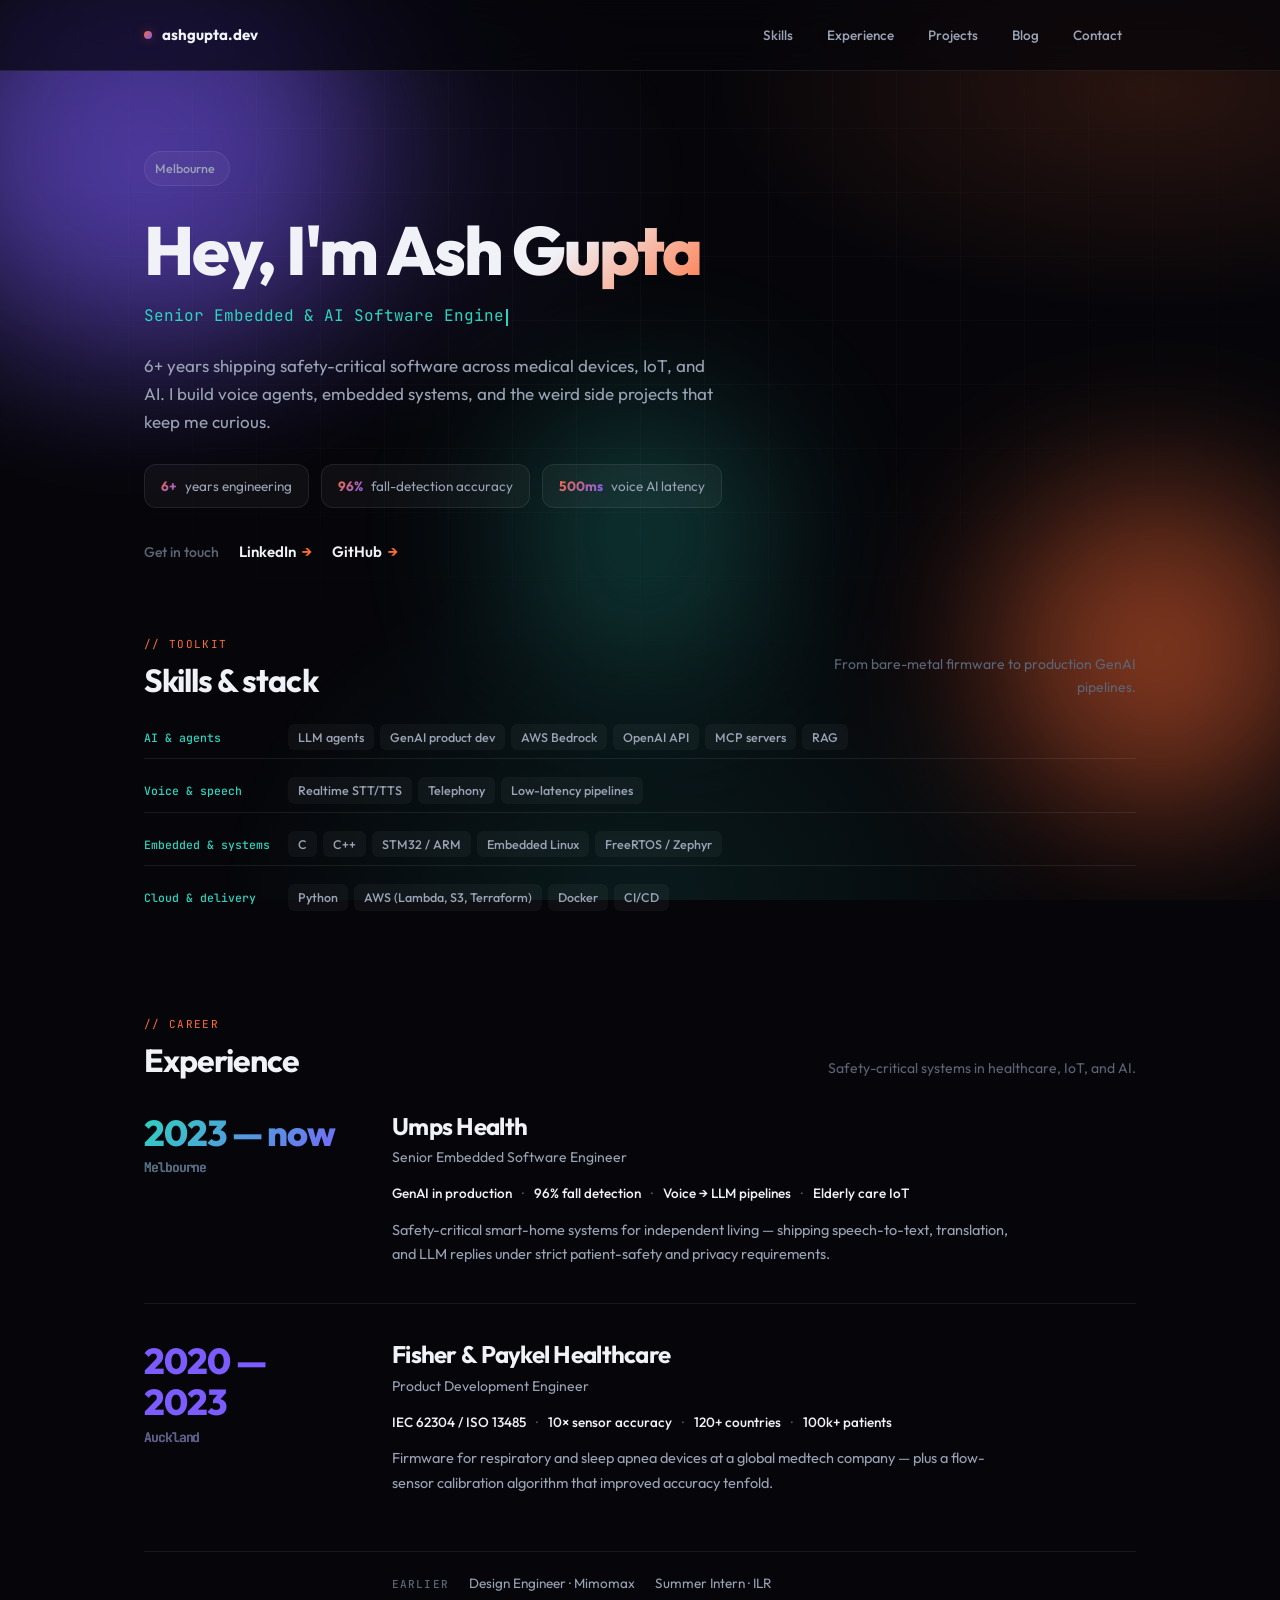
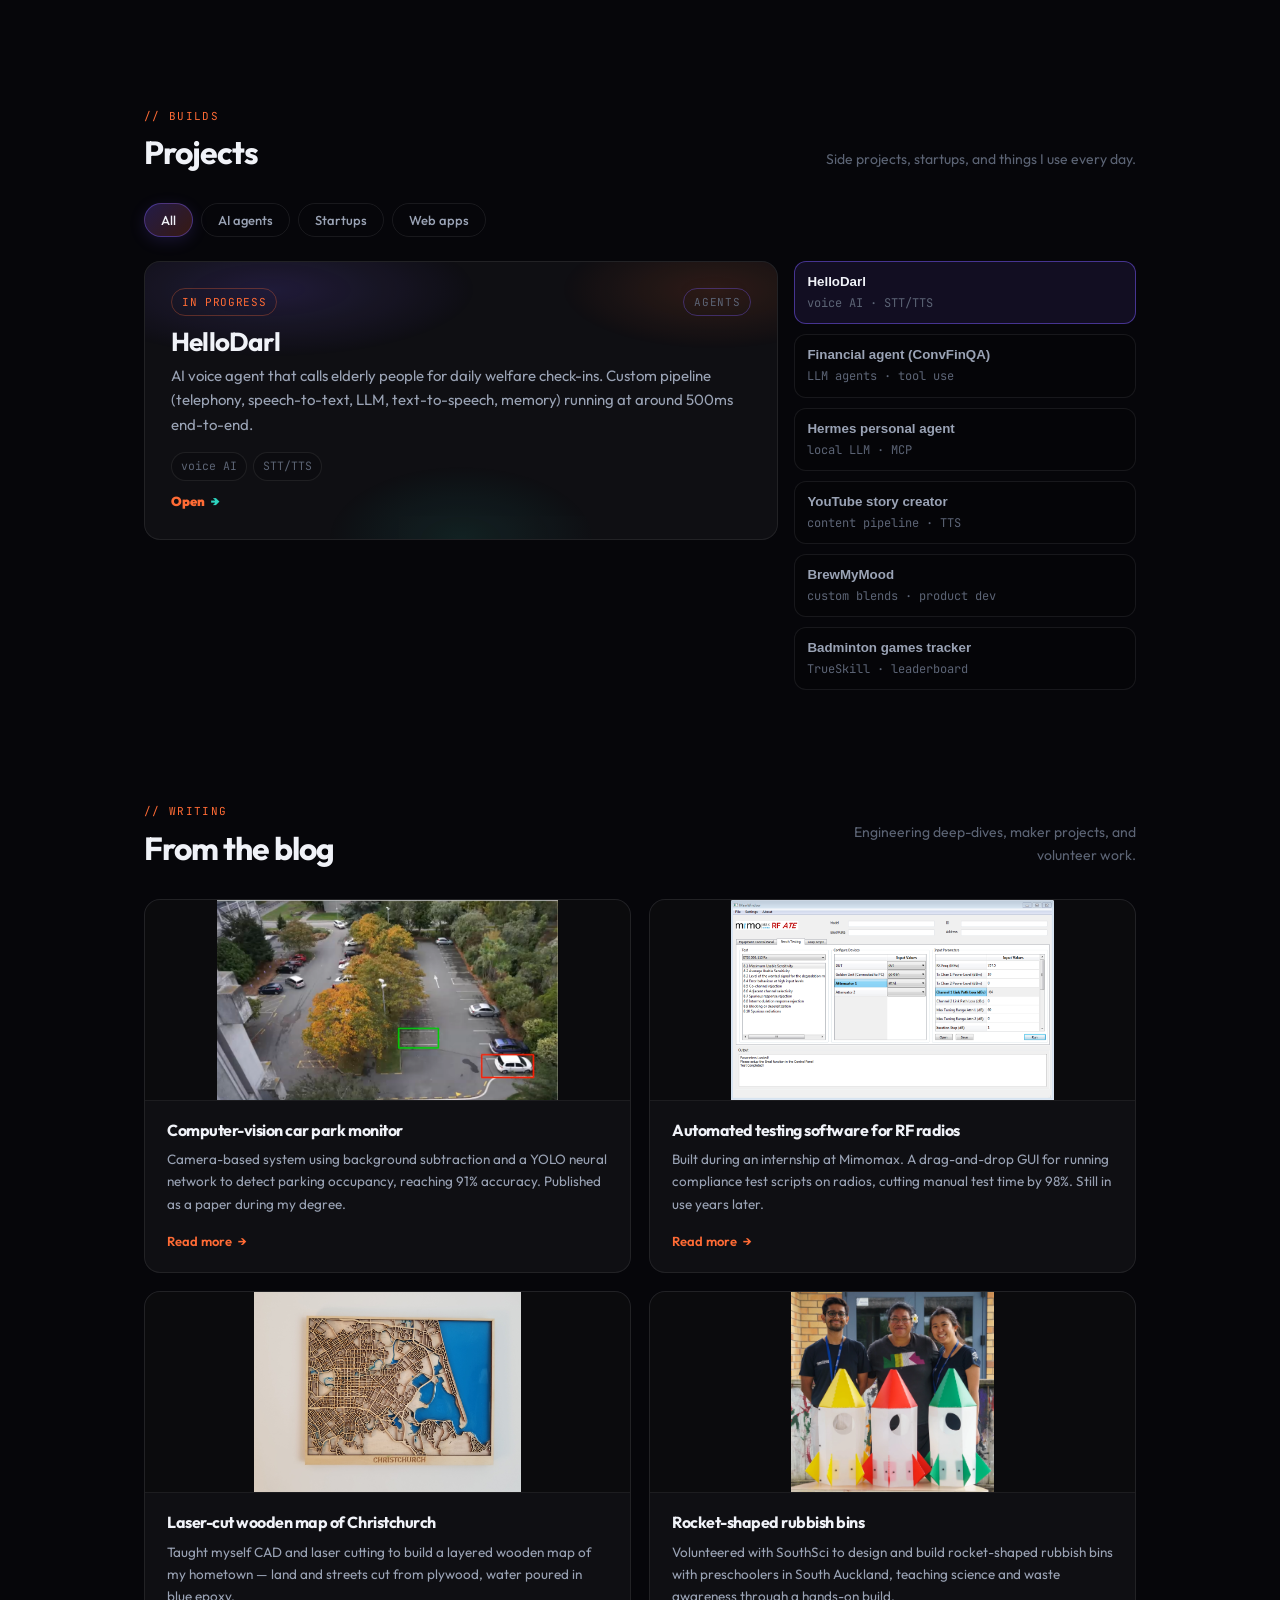
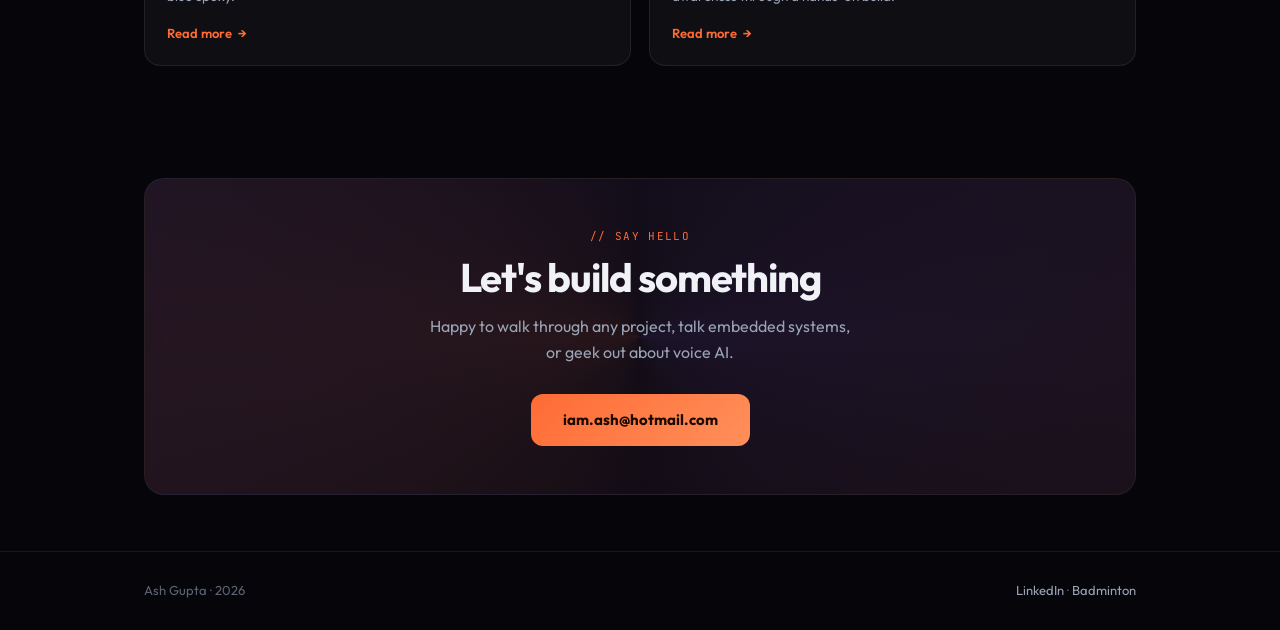
==== index.html @ 8e18adf4 "Use new design" ====
<!DOCTYPE html>
<html lang="en">
<head>
<meta charset="UTF-8">
<meta name="viewport" content="width=device-width, initial-scale=1.0">
<title>Ash Gupta — ashgupta.dev</title>
<meta name="description" content="Senior embedded & AI software engineer. Projects, blog, experience, and skills — ashgupta.dev">
<link rel="canonical" href="https://ashgupta.dev">
<link rel="preconnect" href="https://fonts.googleapis.com">
<link rel="preconnect" href="https://fonts.gstatic.com" crossorigin>
<link href="https://fonts.googleapis.com/css2?family=Outfit:wght@400;500;600;700;800&family=JetBrains+Mono:wght@400;500&display=swap" rel="stylesheet">
<style>
  :root {
    --bg: #06060a;
    --surface: rgba(255,255,255,0.04);
    --surface-hover: rgba(255,255,255,0.07);
    --line: rgba(255,255,255,0.08);
    --line-strong: rgba(255,255,255,0.16);
    --text: #f0f2f8;
    --text-dim: #9aa3b5;
    --text-faint: #5c6475;
    --accent: #ff6b35;
    --accent-2: #7c5cff;
    --accent-3: #2dd4bf;
    --glow: rgba(255,107,53,0.35);
    --glow-2: rgba(124,92,255,0.3);
    --maxw: 1040px;
    --radius: 16px;
    --ease: cubic-bezier(0.22, 1, 0.36, 1);
  }

  *, *::before, *::after { margin: 0; padding: 0; box-sizing: border-box; }

  html { scroll-behavior: smooth; }

  body {
    background: var(--bg);
    color: var(--text);
    font-family: 'Outfit', -apple-system, BlinkMacSystemFont, sans-serif;
    line-height: 1.65;
    -webkit-font-smoothing: antialiased;
    overflow-x: hidden;
  }

  /* ── ambient background ── */
  .bg-canvas {
    position: fixed;
    inset: 0;
    z-index: -1;
    overflow: hidden;
    pointer-events: none;
  }
  .bg-canvas::before {
    content: '';
    position: absolute;
    inset: 0;
    background:
      radial-gradient(ellipse 80% 60% at 10% 20%, rgba(124,92,255,0.18) 0%, transparent 55%),
      radial-gradient(ellipse 70% 50% at 90% 10%, rgba(255,107,53,0.14) 0%, transparent 50%),
      radial-gradient(ellipse 60% 70% at 50% 100%, rgba(45,212,191,0.1) 0%, transparent 55%);
    animation: bgShift 18s ease-in-out infinite alternate;
  }
  .orb {
    position: absolute;
    border-radius: 50%;
    filter: blur(80px);
    opacity: 0.5;
    animation: float 12s var(--ease) infinite;
  }
  .orb-1 { width: 420px; height: 420px; background: var(--accent-2); top: -8%; left: -5%; animation-delay: 0s; }
  .orb-2 { width: 320px; height: 320px; background: var(--accent); bottom: 10%; right: -3%; animation-delay: -4s; animation-duration: 15s; }
  .orb-3 { width: 260px; height: 260px; background: var(--accent-3); top: 45%; left: 40%; animation-delay: -7s; animation-duration: 20s; opacity: 0.25; }

  .grid-overlay {
    position: absolute;
    inset: 0;
    background-image:
      linear-gradient(rgba(255,255,255,0.025) 1px, transparent 1px),
      linear-gradient(90deg, rgba(255,255,255,0.025) 1px, transparent 1px);
    background-size: 64px 64px;
    mask-image: radial-gradient(ellipse 80% 70% at 50% 30%, black 20%, transparent 75%);
  }

  @keyframes bgShift {
    0% { transform: scale(1) translate(0, 0); }
    100% { transform: scale(1.05) translate(2%, -1%); }
  }
  @keyframes float {
    0%, 100% { transform: translate(0, 0) scale(1); }
    33% { transform: translate(30px, -40px) scale(1.05); }
    66% { transform: translate(-20px, 25px) scale(0.95); }
  }

  h1, h2, h3 {
    font-weight: 700;
    letter-spacing: -0.03em;
    line-height: 1.2;
  }

  a { color: inherit; text-decoration: none; }

  .wrap {
    max-width: var(--maxw);
    margin: 0 auto;
    padding: 0 24px;
  }

  /* ── reveal animations ── */
  .reveal {
    opacity: 0;
    transform: translateY(28px);
    transition: opacity 0.7s var(--ease), transform 0.7s var(--ease);
  }
  .reveal.visible {
    opacity: 1;
    transform: translateY(0);
  }
  .reveal-delay-1 { transition-delay: 0.08s; }
  .reveal-delay-2 { transition-delay: 0.16s; }
  .reveal-delay-3 { transition-delay: 0.24s; }
  .reveal-delay-4 { transition-delay: 0.32s; }

  /* ── header ── */
  header {
    position: sticky;
    top: 0;
    z-index: 100;
    backdrop-filter: blur(16px) saturate(1.4);
    -webkit-backdrop-filter: blur(16px) saturate(1.4);
    background: rgba(6,6,10,0.72);
    border-bottom: 1px solid var(--line);
    transition: box-shadow 0.3s var(--ease);
  }
  header.scrolled { box-shadow: 0 8px 32px rgba(0,0,0,0.4); }

  nav {
    display: flex;
    align-items: center;
    justify-content: space-between;
    padding: 16px 24px;
    max-width: var(--maxw);
    margin: 0 auto;
  }

  .brand {
    display: flex;
    align-items: center;
    gap: 10px;
    font-weight: 700;
    font-size: 15px;
  }
  .brand-dot {
    width: 8px;
    height: 8px;
    border-radius: 50%;
    background: linear-gradient(135deg, var(--accent), var(--accent-2));
    animation: pulse 2.5s ease-in-out infinite;
    box-shadow: 0 0 12px var(--glow);
  }
  @keyframes pulse {
    0%, 100% { transform: scale(1); opacity: 1; }
    50% { transform: scale(1.3); opacity: 0.7; }
  }
  .brand span { color: var(--text-dim); font-weight: 500; font-size: 13px; }

  .nav-links {
    display: flex;
    gap: 6px;
    font-size: 13.5px;
    font-weight: 500;
  }
  .nav-links a {
    color: var(--text-dim);
    padding: 8px 14px;
    border-radius: 999px;
    transition: color 0.25s, background 0.25s, transform 0.25s var(--ease);
  }
  .nav-links a:hover {
    color: var(--text);
    background: var(--surface-hover);
    transform: translateY(-1px);
  }

  /* ── hero ── */
  .hero {
    padding: 80px 0 56px;
    position: relative;
  }

  .hero-badge {
    display: inline-flex;
    align-items: center;
    gap: 8px;
    padding: 6px 14px 6px 10px;
    border-radius: 999px;
    border: 1px solid var(--line);
    background: var(--surface);
    font-size: 12.5px;
    font-weight: 500;
    color: var(--text-dim);
    margin-bottom: 24px;
    animation: fadeDown 0.8s var(--ease) both;
  }
  .hero-badge .live {
    width: 6px;
    height: 6px;
    border-radius: 50%;
    background: #4ade80;
    box-shadow: 0 0 8px rgba(74,222,128,0.6);
    animation: pulse 2s ease-in-out infinite;
  }

  @keyframes fadeDown {
    from { opacity: 0; transform: translateY(-16px); }
    to { opacity: 1; transform: translateY(0); }
  }

  .hero h1 {
    font-size: clamp(40px, 7vw, 68px);
    font-weight: 800;
    margin-bottom: 12px;
    animation: fadeUp 0.9s var(--ease) 0.1s both;
  }
  .hero h1 .gradient {
    background: linear-gradient(135deg, var(--text) 30%, var(--accent) 60%, var(--accent-2) 100%);
    background-size: 200% auto;
    -webkit-background-clip: text;
    -webkit-text-fill-color: transparent;
    background-clip: text;
    animation: shimmer 6s linear infinite;
  }
  @keyframes shimmer {
    0% { background-position: 0% center; }
    100% { background-position: 200% center; }
  }
  @keyframes fadeUp {
    from { opacity: 0; transform: translateY(24px); }
    to { opacity: 1; transform: translateY(0); }
  }

  .hero-role {
    font-family: 'JetBrains Mono', monospace;
    font-size: clamp(14px, 2.5vw, 16px);
    color: var(--accent-3);
    margin-bottom: 22px;
    min-height: 1.6em;
    animation: fadeUp 0.9s var(--ease) 0.2s both;
  }
  .hero-role .cursor {
    display: inline-block;
    width: 2px;
    height: 1.1em;
    background: var(--accent-3);
    margin-left: 2px;
    vertical-align: text-bottom;
    animation: blink 1s step-end infinite;
  }
  @keyframes blink { 50% { opacity: 0; } }

  .hero p {
    color: var(--text-dim);
    font-size: 17px;
    max-width: 580px;
    margin-bottom: 28px;
    animation: fadeUp 0.9s var(--ease) 0.3s both;
  }

  .hero-stats {
    display: flex;
    flex-wrap: wrap;
    gap: 12px;
    margin-bottom: 32px;
    animation: fadeUp 0.9s var(--ease) 0.4s both;
  }
  .stat-pill {
    display: flex;
    align-items: center;
    gap: 8px;
    padding: 10px 16px;
    border-radius: 12px;
    border: 1px solid var(--line);
    background: var(--surface);
    font-size: 13.5px;
    transition: transform 0.3s var(--ease), border-color 0.3s, box-shadow 0.3s;
  }
  .stat-pill:hover {
    transform: translateY(-3px) scale(1.02);
    border-color: var(--line-strong);
    box-shadow: 0 12px 32px rgba(0,0,0,0.3);
  }
  .stat-pill strong {
    font-weight: 700;
    background: linear-gradient(135deg, var(--accent), var(--accent-2));
    -webkit-background-clip: text;
    -webkit-text-fill-color: transparent;
    background-clip: text;
  }
  .stat-pill span { color: var(--text-dim); }

  .hero-cta {
    display: flex;
    align-items: center;
    flex-wrap: wrap;
    gap: 10px 20px;
    margin-bottom: 14px;
    animation: fadeUp 0.9s var(--ease) 0.5s both;
  }
  .hero-cta-label {
    font-size: 14px;
    color: var(--text-faint);
    font-weight: 500;
  }
  .hero-cta a {
    display: inline-flex;
    align-items: center;
    gap: 6px;
    font-size: 15px;
    font-weight: 600;
    color: var(--text);
    transition: gap 0.3s var(--ease), color 0.25s;
  }
  .hero-cta a::after {
    content: '→';
    color: var(--accent);
    transition: transform 0.3s var(--ease);
  }
  .hero-cta a:hover {
    color: var(--accent);
    gap: 10px;
  }
  .hero-cta a:hover::after {
    transform: translateX(3px);
  }

  /* ── section shared ── */
  section { padding: 56px 0; }

  .section-head {
    display: flex;
    align-items: flex-end;
    justify-content: space-between;
    gap: 16px;
    margin-bottom: 32px;
    flex-wrap: wrap;
  }
  .section-head h2 {
    font-size: clamp(24px, 4vw, 32px);
  }
  .section-head p {
    color: var(--text-faint);
    font-size: 14px;
    max-width: 320px;
    text-align: right;
  }
  .section-tag {
    font-family: 'JetBrains Mono', monospace;
    font-size: 11px;
    text-transform: uppercase;
    letter-spacing: 0.12em;
    color: var(--accent);
    margin-bottom: 8px;
    display: block;
  }

  /* ── skills (compact) ── */
  #skills {
    padding-top: 0;
    padding-bottom: 40px;
  }
  #skills .section-head { margin-bottom: 16px; }

  .skills-compact {
    display: flex;
    flex-direction: column;
    gap: 10px;
  }
  .skill-row {
    display: flex;
    flex-wrap: wrap;
    align-items: baseline;
    gap: 6px 14px;
    padding: 8px 0;
    border-bottom: 1px solid var(--line);
  }
  .skill-row:last-child { border-bottom: none; }
  .skill-cat {
    font-family: 'JetBrains Mono', monospace;
    font-size: 11.5px;
    font-weight: 500;
    color: var(--accent-3);
    min-width: 130px;
    flex-shrink: 0;
  }
  .skill-tags {
    display: flex;
    flex-wrap: wrap;
    gap: 6px;
    flex: 1;
  }
  .skill-tags span {
    font-size: 12.5px;
    font-weight: 500;
    padding: 3px 10px;
    border-radius: 6px;
    color: var(--text-dim);
    background: var(--surface);
    transition: color 0.2s, background 0.2s;
    cursor: default;
  }
  .skill-tags span:hover {
    color: var(--text);
    background: var(--surface-hover);
  }

  .hero-cta a:hover::after {
    transform: translateX(3px);
  }

  /* ── experience (zigzag — dates left, content right) ── */
  .exp-zigzag { display: flex; flex-direction: column; }
  .exp-zz-row {
    display: grid;
    grid-template-columns: minmax(140px, 200px) 1fr;
    gap: 32px 48px;
    padding: 36px 0;
    align-items: start;
    border-bottom: 1px solid var(--line);
    transition: padding-left 0.35s var(--ease);
  }
  .exp-zz-row:first-child { padding-top: 0; }
  .exp-zz-row:last-child { border-bottom: none; }
  .exp-zz-row:hover { padding-left: 6px; }
  .exp-zz-when {
    font-size: clamp(22px, 4vw, 36px);
    font-weight: 800;
    line-height: 1.15;
    letter-spacing: -0.03em;
    text-align: left;
    background: linear-gradient(135deg, var(--zz-accent, var(--accent-3)), var(--accent-2));
    -webkit-background-clip: text;
    -webkit-text-fill-color: transparent;
    background-clip: text;
    position: sticky;
    top: 88px;
  }
  .exp-zz-when span {
    display: block;
    font-size: 13px;
    font-weight: 500;
    font-family: 'JetBrains Mono', monospace;
    color: var(--text-faint);
    -webkit-text-fill-color: var(--text-faint);
    margin-top: 8px;
  }
  .exp-zz-row:nth-child(1) { --zz-accent: var(--accent-3); }
  .exp-zz-row:nth-child(2) { --zz-accent: var(--accent-2); }
  .exp-zz-body { text-align: left; }
  .exp-zz-body h3 { font-size: 24px; margin-bottom: 6px; }
  .exp-zz-body .exp-role {
    font-size: 14px;
    color: var(--text-dim);
    margin-bottom: 14px;
  }
  .exp-wins {
    display: flex;
    flex-wrap: wrap;
    align-items: center;
    gap: 0;
    margin-bottom: 14px;
    font-size: 13.5px;
    font-weight: 500;
    color: var(--text);
    line-height: 1.5;
    list-style: none;
    padding: 0;
  }
  .exp-wins li { display: inline; }
  .exp-wins li:not(:last-child)::after {
    content: '·';
    margin: 0 10px;
    color: var(--text-faint);
    font-weight: 400;
  }
  .exp-blurb {
    color: var(--text-dim);
    font-size: 14.5px;
    line-height: 1.7;
    max-width: 620px;
  }
  .exp-earlier {
    display: flex;
    flex-wrap: wrap;
    align-items: center;
    gap: 8px 20px;
    margin-top: 20px;
    padding-top: 20px;
    padding-left: calc(200px + 48px);
    border-top: 1px solid var(--line);
    font-size: 13.5px;
    color: var(--text-faint);
  }
  .exp-earlier strong {
    font-family: 'JetBrains Mono', monospace;
    font-size: 11px;
    text-transform: uppercase;
    letter-spacing: 0.1em;
    color: var(--text-faint);
    font-weight: 500;
  }
  .exp-earlier .role { color: var(--text-dim); }

  /* ── project filters ── */
  .filters {
    display: flex;
    gap: 8px;
    flex-wrap: wrap;
    margin-bottom: 24px;
  }
  .filter-btn {
    padding: 8px 16px;
    border-radius: 999px;
    border: 1px solid var(--line);
    background: transparent;
    color: var(--text-dim);
    font-size: 13px;
    font-weight: 500;
    cursor: pointer;
    font-family: 'Outfit', sans-serif;
    transition: all 0.3s var(--ease);
  }
  .filter-btn:hover {
    border-color: var(--line-strong);
    color: var(--text);
    transform: translateY(-1px);
  }
  .filter-btn.active {
    background: linear-gradient(135deg, rgba(124,92,255,0.25), rgba(255,107,53,0.2));
    color: var(--text);
    border-color: rgba(124,92,255,0.4);
    box-shadow: 0 4px 16px rgba(124,92,255,0.15);
  }

  /* ── projects ── */
  .projects { display: flex; flex-direction: column; gap: 14px; }

  .project {
    padding: 24px 28px;
    border-radius: var(--radius);
    border: 1px solid var(--line);
    background: var(--surface);
    transition: transform 0.4s var(--ease), border-color 0.3s, box-shadow 0.4s, opacity 0.4s, max-height 0.4s;
    position: relative;
    overflow: hidden;
  }
  .project::after {
    content: '';
    position: absolute;
    inset: 0;
    background: linear-gradient(135deg, rgba(124,92,255,0.06), transparent 60%);
    opacity: 0;
    transition: opacity 0.4s;
    pointer-events: none;
  }
  .project:hover {
    transform: translateX(6px);
    border-color: var(--line-strong);
    box-shadow: -4px 12px 40px rgba(0,0,0,0.3);
  }
  .project:hover::after { opacity: 1; }
  .project.hidden {
    display: none;
  }

  .project-head {
    display: flex;
    align-items: center;
    justify-content: space-between;
    gap: 12px;
    margin-bottom: 10px;
  }
  .project h3 {
    font-size: 18px;
    transition: color 0.3s;
  }
  .project:hover h3 { color: var(--accent-2); }
  .project .status {
    font-family: 'JetBrains Mono', monospace;
    font-size: 11px;
    text-transform: uppercase;
    letter-spacing: 0.06em;
    color: var(--text-faint);
    padding: 4px 10px;
    border-radius: 6px;
    border: 1px solid var(--line);
    white-space: nowrap;
  }
  .project .status.live { color: #4ade80; border-color: rgba(74,222,128,0.3); }
  .project .status.progress { color: var(--accent); border-color: rgba(255,107,53,0.3); }

  .project p {
    color: var(--text-dim);
    font-size: 14.5px;
    margin-bottom: 14px;
    max-width: 680px;
    position: relative;
    z-index: 1;
  }
  .project-meta {
    display: flex;
    align-items: center;
    gap: 14px;
    flex-wrap: wrap;
    font-size: 13px;
    position: relative;
    z-index: 1;
  }
  .project-meta .tags {
    color: var(--text-faint);
    font-family: 'JetBrains Mono', monospace;
    font-size: 11.5px;
  }
  .project-meta a {
    color: var(--accent-3);
    font-weight: 500;
    border-bottom: 1px solid transparent;
    transition: border-color 0.25s, color 0.25s;
  }
  .project-meta a:hover {
    color: var(--accent);
    border-color: var(--accent);
  }

  /* ── project showcases ── */
  .proj-status{
    font-family: 'JetBrains Mono', monospace;
    font-size: 11px;
    text-transform: uppercase;
    letter-spacing: 0.06em;
    padding: 4px 10px;
    border-radius: 999px;
    border: 1px solid var(--line);
    color: var(--text-faint);
    white-space: nowrap;
  }
  .proj-status.live{ color:#4ade80; border-color: rgba(74,222,128,0.3); }
  .proj-status.progress{ color: var(--accent); border-color: rgba(255,107,53,0.3); }

  .proj-open{
    display: inline-flex;
    align-items: center;
    gap: 6px;
    font-size: 13px;
    font-weight: 900;
    color: var(--accent);
    margin-top: 10px;
    transition: transform 0.25s var(--ease), color 0.25s var(--ease);
  }
  .proj-open::after{
    content: '→';
    color: var(--accent-3);
    font-weight: 900;
    transition: transform 0.25s var(--ease);
  }
  .proj-card-link:hover .proj-open{ transform: translateY(-1px); }
  .proj-card-link:hover .proj-open::after{ transform: translateX(3px); }

  /* Spotlight layout */
  .proj-spotlight{
    display: grid;
    grid-template-columns: 1.3fr 0.7fr;
    gap: 16px;
    align-items: start;
  }
  @media (max-width: 900px){
    .proj-spotlight{ grid-template-columns: 1fr; }
  }
  .proj-spot-card{
    border-radius: var(--radius);
    border: 1px solid var(--line);
    background: var(--surface);
    padding: 26px 26px;
    position: relative;
    overflow: hidden;
    transition: transform 0.35s var(--ease), border-color 0.25s var(--ease), box-shadow 0.35s var(--ease);
    text-decoration: none;
    color: inherit;
  }
  .proj-spot-card::before{
    content: '';
    position: absolute;
    inset: 0;
    background: radial-gradient(ellipse 60% 45% at 20% 10%, rgba(124,92,255,0.18), transparent 55%),
                radial-gradient(ellipse 45% 40% at 90% 10%, rgba(255,107,53,0.14), transparent 55%),
                radial-gradient(ellipse 40% 50% at 50% 100%, rgba(45,212,191,0.10), transparent 55%);
    opacity: 0.9;
    pointer-events: none;
  }
  .proj-spot-card > *{ position: relative; z-index: 1; }
  .proj-spot-card:hover{
    transform: translateY(-4px);
    border-color: var(--line-strong);
    box-shadow: 0 24px 60px rgba(0,0,0,0.35);
  }
  .proj-card-top{
    display: flex;
    justify-content: space-between;
    align-items: flex-start;
    gap: 12px;
    margin-bottom: 10px;
  }
  .proj-title{
    font-size: 18px;
    font-weight: 700;
    margin: 0;
  }
  .proj-desc{
    color: var(--text-dim);
    font-size: 14.5px;
    line-height: 1.65;
    margin-bottom: 14px;
    position: relative;
    z-index: 1;
  }
  .proj-tags{
    display: flex;
    flex-wrap: wrap;
    gap: 6px;
    margin-top: auto;
    position: relative;
    z-index: 1;
  }
  .proj-tags span{
    font-size: 11.5px;
    font-family: 'JetBrains Mono', monospace;
    color: var(--text-faint);
    padding: 4px 9px;
    border-radius: 999px;
    border: 1px solid var(--line);
    background: rgba(0,0,0,0.16);
  }

  .proj-spot-list{
    display: flex;
    flex-direction: column;
    gap: 10px;
  }
  .proj-spot-item{
    width: 100%;
    text-align: left;
    padding: 12px 12px;
    border-radius: 12px;
    border: 1px solid var(--line);
    background: rgba(0,0,0,0.12);
    cursor: pointer;
    color: var(--text-dim);
    transition: transform 0.25s var(--ease), border-color 0.25s var(--ease), background 0.25s var(--ease), color 0.25s var(--ease);
  }
  .proj-spot-item:hover{
    transform: translateY(-2px);
    border-color: var(--line-strong);
    color: var(--text);
    background: rgba(255,255,255,0.03);
  }
  .proj-spot-item.active{
    border-color: rgba(124,92,255,0.5);
    color: var(--text);
    background: rgba(124,92,255,0.10);
  }
  .proj-spot-item-title{
    font-weight: 700;
    color: inherit;
    margin-bottom: 6px;
  }
  .proj-spot-item-status{
    font-size: 12px;
    color: var(--text-faint);
    font-family: 'JetBrains Mono', monospace;
    line-height: 1.35;
  }

  /* ── blog grid ── */
  .blog-grid {
    display: grid;
    grid-template-columns: repeat(2, 1fr);
    gap: 18px;
  }
  .blog-card {
    border-radius: var(--radius);
    border: 1px solid var(--line);
    overflow: hidden;
    display: flex;
    flex-direction: column;
    background: var(--surface);
    transition: transform 0.4s var(--ease), box-shadow 0.4s, border-color 0.3s;
    color: inherit;
  }
  .blog-card:hover {
    transform: translateY(-6px) rotate(-0.5deg);
    box-shadow: 0 24px 56px rgba(0,0,0,0.4);
    border-color: var(--line-strong);
  }
  .blog-card-img-wrap {
    overflow: hidden;
    border-bottom: 1px solid var(--line);
    background: rgba(0,0,0,0.3);
  }
  .blog-card img {
    width: 100%;
    height: 200px;
    object-fit: contain;
    display: block;
    transition: transform 0.6s var(--ease);
  }
  .blog-card:hover img { transform: scale(1.06); }
  .blog-card-body { padding: 20px 22px; flex: 1; display: flex; flex-direction: column; }
  .blog-card h3 { font-size: 16px; margin-bottom: 8px; }
  .blog-card p {
    color: var(--text-dim);
    font-size: 13.5px;
    margin-bottom: 16px;
    flex: 1;
  }
  .blog-card .read {
    display: inline-flex;
    align-items: center;
    gap: 6px;
    font-size: 13px;
    font-weight: 600;
    color: var(--accent);
    transition: gap 0.3s var(--ease), color 0.25s;
  }
  .blog-card:hover .read { gap: 10px; color: var(--accent-3); }
  .blog-card .read::after { content: '→'; }

  /* ── contact ── */
  .contact-card {
    padding: 48px;
    border-radius: 20px;
    border: 1px solid var(--line);
    background: linear-gradient(135deg, rgba(124,92,255,0.1), rgba(255,107,53,0.06));
    text-align: center;
    position: relative;
    overflow: hidden;
  }
  .contact-card::before {
    content: '';
    position: absolute;
    inset: -50%;
    background: conic-gradient(from 0deg, transparent, rgba(124,92,255,0.08), transparent, rgba(255,107,53,0.08), transparent);
    animation: spin 12s linear infinite;
  }
  @keyframes spin { to { transform: rotate(360deg); } }
  .contact-inner { position: relative; z-index: 1; }
  .contact-card h2 { font-size: clamp(28px, 5vw, 40px); margin-bottom: 12px; }
  .contact-card p {
    color: var(--text-dim);
    font-size: 16px;
    margin-bottom: 28px;
    max-width: 420px;
    margin-left: auto;
    margin-right: auto;
  }
  .contact-card a.email {
    display: inline-flex;
    align-items: center;
    gap: 8px;
    padding: 14px 32px;
    border-radius: 12px;
    background: linear-gradient(135deg, var(--accent), #ff8f5a);
    color: #1a0a00;
    font-size: 15px;
    font-weight: 700;
    transition: transform 0.3s var(--ease), box-shadow 0.3s;
  }
  .contact-card a.email:hover {
    transform: translateY(-3px) scale(1.03);
    box-shadow: 0 12px 40px var(--glow);
  }

  /* ── footer ── */
  footer {
    border-top: 1px solid var(--line);
    padding: 28px 0;
    font-size: 13px;
    color: var(--text-faint);
  }
  footer .wrap {
    display: flex;
    justify-content: space-between;
    align-items: center;
    flex-wrap: wrap;
    gap: 12px;
  }
  footer a {
    color: var(--text-dim);
    transition: color 0.25s;
  }
  footer a:hover { color: var(--accent); }

  /* ── mobile nav toggle ── */
  .nav-toggle {
    display: none;
    background: none;
    border: 1px solid var(--line);
    border-radius: 8px;
    padding: 8px 10px;
    cursor: pointer;
    color: var(--text);
  }
  .nav-toggle span {
    display: block;
    width: 18px;
    height: 2px;
    background: currentColor;
    margin: 4px 0;
    border-radius: 2px;
    transition: transform 0.3s var(--ease), opacity 0.3s;
  }

  @media (max-width: 768px) {
    .nav-toggle { display: block; }
    .nav-links {
      display: none;
      position: absolute;
      top: 100%;
      left: 0; right: 0;
      flex-direction: column;
      padding: 12px 24px 20px;
      background: rgba(6,6,10,0.95);
      border-bottom: 1px solid var(--line);
      gap: 4px;
    }
    .nav-links.open { display: flex; }
    nav { position: relative; }
    .exp-zz-row { grid-template-columns: 1fr; gap: 12px; }
    .exp-zz-when { position: static; }
    .exp-earlier { padding-left: 0; }
    .skill-cat { min-width: 100%; margin-bottom: 2px; }
    .blog-grid { grid-template-columns: 1fr; }
    .section-head p { text-align: left; }
    .hero { padding: 56px 0 40px; }
    .contact-card { padding: 32px 24px; }
    .project:hover { transform: none; }
  }

  @media (prefers-reduced-motion: reduce) {
    *, *::before, *::after {
      animation-duration: 0.01ms !important;
      animation-iteration-count: 1 !important;
      transition-duration: 0.01ms !important;
    }
    .reveal { opacity: 1; transform: none; }
  }
</style>
</head>
<body>

<div class="bg-canvas" aria-hidden="true">
  <div class="orb orb-1"></div>
  <div class="orb orb-2"></div>
  <div class="orb orb-3"></div>
  <div class="grid-overlay"></div>
</div>

<header id="header">
  <nav>
    <a href="#" class="brand">
      <span class="brand-dot"></span>
      ashgupta.dev
    </a>
    <button class="nav-toggle" id="navToggle" aria-label="Toggle menu">
      <span></span><span></span><span></span>
    </button>
    <div class="nav-links" id="navLinks">
      <a href="#skills">Skills</a>
      <a href="#experience">Experience</a>
      <a href="#projects">Projects</a>
      <a href="#blog">Blog</a>
      <a href="#contact">Contact</a>
    </div>
  </nav>
</header>

<main class="wrap">

  <section class="hero">
    <div class="hero-badge">Melbourne</div>
    <h1>Hey, I'm <span class="gradient">Ash Gupta</span></h1>
    <div class="hero-role" id="typewriter" aria-live="polite"></div>
    <p>6+ years shipping safety-critical software across medical devices, IoT, and AI. I build voice agents, embedded systems, and the weird side projects that keep me curious.</p>
    <div class="hero-stats">
      <div class="stat-pill"><strong>6+</strong> <span>years engineering</span></div>
      <div class="stat-pill"><strong>96%</strong> <span>fall-detection accuracy</span></div>
      <div class="stat-pill"><strong>500ms</strong> <span>voice AI latency</span></div>
    </div>
    <div class="hero-cta">
      <span class="hero-cta-label">Get in touch</span>
      <a href="https://linkedin.com/in/ash-gupta" target="_blank" rel="noopener">LinkedIn</a>
      <a href="https://github.com/ash-gupta" target="_blank" rel="noopener">GitHub</a>
    </div>
  </section>

  <section id="skills">
    <div class="section-head reveal">
      <div>
        <span class="section-tag">// toolkit</span>
        <h2>Skills &amp; stack</h2>
      </div>
      <p>From bare-metal firmware to production GenAI pipelines.</p>
    </div>
    <div class="skills-compact reveal">
      <div class="skill-row">
        <span class="skill-cat">AI &amp; agents</span>
        <div class="skill-tags">
          <span>LLM agents</span><span>GenAI product dev</span><span>AWS Bedrock</span>
          <span>OpenAI API</span><span>MCP servers</span><span>RAG</span>
        </div>
      </div>
      <div class="skill-row">
        <span class="skill-cat">Voice &amp; speech</span>
        <div class="skill-tags">
          <span>Realtime STT/TTS</span><span>Telephony</span><span>Low-latency pipelines</span>
        </div>
      </div>
      <div class="skill-row">
        <span class="skill-cat">Embedded &amp; systems</span>
        <div class="skill-tags">
          <span>C</span><span>C++</span><span>STM32 / ARM</span>
          <span>Embedded Linux</span><span>FreeRTOS / Zephyr</span>
        </div>
      </div>
      <div class="skill-row">
        <span class="skill-cat">Cloud &amp; delivery</span>
        <div class="skill-tags">
          <span>Python</span><span>AWS (Lambda, S3, Terraform)</span>
          <span>Docker</span><span>CI/CD</span>
        </div>
      </div>
    </div>
  </section>

  <section id="experience">
    <div class="section-head reveal">
      <div>
        <span class="section-tag">// career</span>
        <h2>Experience</h2>
      </div>
      <p>Safety-critical systems in healthcare, IoT, and AI.</p>
    </div>
    <div class="exp-zigzag">
      <article class="exp-zz-row reveal">
        <div class="exp-zz-when">
          2023 — now
          <span>Melbourne</span>
        </div>
        <div class="exp-zz-body">
          <h3>Umps Health</h3>
          <div class="exp-role">Senior Embedded Software Engineer</div>
          <ul class="exp-wins">
            <li>GenAI in production</li>
            <li>96% fall detection</li>
            <li>Voice → LLM pipelines</li>
            <li>Elderly care IoT</li>
          </ul>
          <p class="exp-blurb">Safety-critical smart-home systems for independent living — shipping speech-to-text, translation, and LLM replies under strict patient-safety and privacy requirements.</p>
        </div>
      </article>
      <article class="exp-zz-row reveal reveal-delay-1">
        <div class="exp-zz-when">
          2020 — 2023
          <span>Auckland</span>
        </div>
        <div class="exp-zz-body">
          <h3>Fisher &amp; Paykel Healthcare</h3>
          <div class="exp-role">Product Development Engineer</div>
          <ul class="exp-wins">
            <li>IEC 62304 / ISO 13485</li>
            <li>10× sensor accuracy</li>
            <li>120+ countries</li>
            <li>100k+ patients</li>
          </ul>
          <p class="exp-blurb">Firmware for respiratory and sleep apnea devices at a global medtech company — plus a flow-sensor calibration algorithm that improved accuracy tenfold.</p>
        </div>
      </article>
    </div>
    <div class="exp-earlier reveal">
      <strong>Earlier</strong>
      <span class="role">Design Engineer · Mimomax</span>
      <span class="role">Summer Intern · ILR</span>
    </div>
  </section>

  <section id="projects">
    <div class="section-head reveal">
      <div>
        <span class="section-tag">// builds</span>
        <h2>Projects</h2>
      </div>
      <p>Side projects, startups, and things I use every day.</p>
    </div>

    <div class="filters reveal">
      <button class="filter-btn active" data-filter="all">All</button>
      <button class="filter-btn" data-filter="agents">AI agents</button>
      <button class="filter-btn" data-filter="startup">Startups</button>
      <button class="filter-btn" data-filter="web">Web apps</button>
    </div>

    <div id="projectsMount"></div>
  </section>

  <section id="blog">
    <div class="section-head reveal">
      <div>
        <span class="section-tag">// writing</span>
        <h2>From the blog</h2>
      </div>
      <p>Engineering deep-dives, maker projects, and volunteer work.</p>
    </div>

    <div class="blog-grid">

      <a class="blog-card reveal" href="blogs/carpark-monitor.html">
        <div class="blog-card-img-wrap">
          <img src="images/blogs/carpark-monitor/carpark_cover.png" alt="Computer vision car park monitoring system" loading="lazy">
        </div>
        <div class="blog-card-body">
          <h3>Computer-vision car park monitor</h3>
          <p>Camera-based system using background subtraction and a YOLO neural network to detect parking occupancy, reaching 91% accuracy. Published as a paper during my degree.</p>
          <span class="read">Read more</span>
        </div>
      </a>

      <a class="blog-card reveal reveal-delay-1" href="blogs/automated-testing.html">
        <div class="blog-card-img-wrap">
          <img src="images/blogs/automated-testing/automated_testing_cover.jpg" alt="Automated testing software control panel for RF test equipment" loading="lazy">
        </div>
        <div class="blog-card-body">
          <h3>Automated testing software for RF radios</h3>
          <p>Built during an internship at Mimomax. A drag-and-drop GUI for running compliance test scripts on radios, cutting manual test time by 98%. Still in use years later.</p>
          <span class="read">Read more</span>
        </div>
      </a>

      <a class="blog-card reveal reveal-delay-2" href="blogs/lasercut-map.html">
        <div class="blog-card-img-wrap">
          <img src="images/blogs/lasercut-map/christchurchMap_1.jpg" alt="Laser-cut wooden map of Christchurch with epoxy-poured blue water" loading="lazy">
        </div>
        <div class="blog-card-body">
          <h3>Laser-cut wooden map of Christchurch</h3>
          <p>Taught myself CAD and laser cutting to build a layered wooden map of my hometown — land and streets cut from plywood, water poured in blue epoxy.</p>
          <span class="read">Read more</span>
        </div>
      </a>

      <a class="blog-card reveal reveal-delay-3" href="blogs/rocketbins.html">
        <div class="blog-card-img-wrap">
          <img src="images/blogs/rocketbins/rocketbins_cover.png" alt="Volunteering with preschoolers to build rocket-shaped rubbish bins" loading="lazy">
        </div>
        <div class="blog-card-body">
          <h3>Rocket-shaped rubbish bins</h3>
          <p>Volunteered with SouthSci to design and build rocket-shaped rubbish bins with preschoolers in South Auckland, teaching science and waste awareness through a hands-on build.</p>
          <span class="read">Read more</span>
        </div>
      </a>

    </div>
  </section>

  <section id="contact">
    <div class="contact-card reveal">
      <div class="contact-inner">
        <span class="section-tag">// say hello</span>
        <h2>Let's build something</h2>
        <p>Happy to walk through any project, talk embedded systems, or geek out about voice AI.</p>
        <a class="email" href="mailto:iam.ash@hotmail.com">iam.ash@hotmail.com</a>
      </div>
    </div>
  </section>

</main>

<footer>
  <div class="wrap">
    <span>Ash Gupta · <span id="year"></span></span>
    <span>
      <a href="https://linkedin.com/in/ash-gupta" target="_blank" rel="noopener">LinkedIn</a>
      ·
      <a href="https://badminton.ashgupta.dev" target="_blank" rel="noopener">Badminton</a>
    </span>
  </div>
</footer>

<script>
  document.getElementById('year').textContent = new Date().getFullYear();

  /* ── typewriter role rotation ── */
  const roles = [
    'Senior Embedded & AI Software Engineer',
    'Voice AI · STT/TTS · Telephony',
    'Safety-critical firmware & GenAI',
    'Building HelloDarl & side projects'
  ];
  const tw = document.getElementById('typewriter');
  let roleIdx = 0, charIdx = 0, deleting = false;

  function typeTick() {
    const current = roles[roleIdx];
    if (!deleting) {
      tw.innerHTML = current.slice(0, ++charIdx) + '<span class="cursor"></span>';
      if (charIdx === current.length) {
        deleting = true;
        setTimeout(typeTick, 2200);
        return;
      }
      setTimeout(typeTick, 55);
    } else {
      tw.innerHTML = current.slice(0, --charIdx) + '<span class="cursor"></span>';
      if (charIdx === 0) {
        deleting = false;
        roleIdx = (roleIdx + 1) % roles.length;
        setTimeout(typeTick, 400);
        return;
      }
      setTimeout(typeTick, 30);
    }
  }
  if (!window.matchMedia('(prefers-reduced-motion: reduce)').matches) {
    typeTick();
  } else {
    tw.textContent = roles[0];
  }

  /* ── scroll reveal ── */
  const revealEls = document.querySelectorAll('.reveal');
  const revealObs = new IntersectionObserver((entries) => {
    entries.forEach(e => {
      if (e.isIntersecting) {
        e.target.classList.add('visible');
        revealObs.unobserve(e.target);
      }
    });
  }, { threshold: 0.12, rootMargin: '0px 0px -40px 0px' });
  revealEls.forEach(el => revealObs.observe(el));

  /* ── sticky header shadow ── */
  const header = document.getElementById('header');
  window.addEventListener('scroll', () => {
    header.classList.toggle('scrolled', window.scrollY > 20);
  }, { passive: true });

  /* ── mobile nav ── */
  const navToggle = document.getElementById('navToggle');
  const navLinks = document.getElementById('navLinks');
  navToggle.addEventListener('click', () => navLinks.classList.toggle('open'));
  navLinks.querySelectorAll('a').forEach(a => {
    a.addEventListener('click', () => navLinks.classList.remove('open'));
  });

  /* ── projects showcases ── */
  const projectsData = [
    {
      id: 'hellodarl',
      cat: 'agents',
      title: 'HelloDarl',
      status: 'in progress',
      url: 'https://www.hellodarl.com',
      tags: ['voice AI', 'STT/TTS'],
      desc: 'AI voice agent that calls elderly people for daily welfare check-ins. Custom pipeline (telephony, speech-to-text, LLM, text-to-speech, memory) running at around 500ms end-to-end.'
    },
    {
      id: 'convfinqa',
      cat: 'agents',
      title: 'Financial agent (ConvFinQA)',
      status: 'shipped',
      url: 'https://github.com/ash-gupta/AI-Financial-Analysis',
      tags: ['LLM agents', 'tool use'],
      desc: 'Answers multi-turn questions about a financial document. Uses an LLM for reasoning plus a separate arithmetic tool for actual math — so it doesn’t hallucinate numbers.'
    },
    {
      id: 'hermes',
      cat: 'agents',
      title: 'Hermes personal agent',
      status: 'daily use',
      url: 'https://hermes-agent.nousresearch.com/',
      tags: ['local LLM', 'MCP'],
      desc: 'Personal AI agent (Hermes, by Nous Research) connected to Obsidian and Discord. Also wired to a LinkedIn MCP server for job recommendations and research.'
    },
    {
      id: 'youtube-story-creator',
      cat: 'agents',
      title: 'YouTube story creator',
      status: 'live',
      url: 'https://www.youtube.com/@sleepingslytherin',
      tags: ['content pipeline', 'TTS'],
      desc: 'Pipeline that generates a story from parameters, produces narration, and assembles a full video automatically.'
    },
    {
      id: 'brewmymood',
      cat: 'startup',
      title: 'BrewMyMood',
      status: 'pre-launch',
      url: 'https://www.brewmymood.com',
      tags: ['custom blends', 'product dev'],
      desc: 'Custom tea blend service I’m building with my partner. Customers mix their own blends from ingredients; we’re sorting FoodTrader certification before market outreach.'
    },
    {
      id: 'badminton-tracker',
      cat: 'web',
      title: 'Badminton games tracker',
      status: 'live',
      url: 'https://badminton.ashgupta.dev',
      tags: ['TrueSkill', 'leaderboard'],
      desc: 'Leaderboards for badminton — using Microsoft TrueSkill, extended to account for teammates, opponents, and margin of victory.'
    }
  ];

  const projectMailTo = 'mailto:iam.ash@hotmail.com';
  function projectLink(p) {
    if (p.url) return p.url;
    const subject = encodeURIComponent('Project: ' + p.title);
    const body = encodeURIComponent('Hi Ash,\n\nI’d love to learn more about: ' + p.title + '.\n\nThanks!');
    return `${projectMailTo}?subject=${subject}&body=${body}`;
  }

  function statusClass(status) {
    const s = (status || '').toLowerCase();
    if (s.includes('live')) return 'live';
    if (s.includes('progress') || s.includes('pre-launch') || s.includes('in progress')) return 'progress';
    return '';
  }

  const projectsMount = document.getElementById('projectsMount');
  const filterButtons = document.querySelectorAll('.filter-btn');
  const projCategoryKey = 'ashgupta-proj-category';

  let activeCategory = 'all';

  function applyActiveCategory(name) {
    activeCategory = name;
    filterButtons.forEach(b => b.classList.toggle('active', b.dataset.filter === name));
    try { localStorage.setItem(projCategoryKey, name); } catch (_) {}
    renderProjects();
  }

  filterButtons.forEach(btn => {
    btn.addEventListener('click', () => applyActiveCategory(btn.dataset.filter));
  });

  function getFilteredProjects() {
    return projectsData.filter(p => activeCategory === 'all' || p.cat === activeCategory);
  }

  function setRelTarget(a, href) {
    if (!href) return;
    if (href.startsWith('mailto:')) return;
    a.target = '_blank';
    a.rel = 'noopener';
  }

  function observeNewReveals(root) {
    if (!root) return;
    root.querySelectorAll('.reveal').forEach(el => revealObs.observe(el));
  }

  function tagSpans(tags) {
    return (tags || []).map(t => `<span>${t}</span>`).join('');
  }

  function buildSpotlight(projects) {
    const wrap = document.createElement('div');
    wrap.className = 'proj-spotlight';
    let selected = 0;

    const spotCard = document.createElement('a');
    spotCard.className = 'proj-spot-card reveal';
    setRelTarget(spotCard, projectLink(projects[selected]));

    const spotList = document.createElement('div');
    spotList.className = 'proj-spot-list';

      projects.forEach((p, idx) => {
      const btn = document.createElement('button');
      btn.type = 'button';
      btn.className = 'proj-spot-item' + (idx === selected ? ' active' : '');
        const tech = (p.tags || []).slice(0, 3).join(' · ');
      btn.innerHTML = `
        <div class="proj-spot-item-title">${p.title}</div>
          <div class="proj-spot-item-status">${tech || p.cat}</div>
      `;
      btn.addEventListener('click', () => {
        selected = idx;
        spotList.querySelectorAll('.proj-spot-item').forEach((b, i) => b.classList.toggle('active', i === selected));
        renderSpotlightCard();
      });
      spotList.appendChild(btn);
    });

    function renderSpotlightCard() {
      const p = projects[selected];
      const href = projectLink(p);
      spotCard.href = href;
      setRelTarget(spotCard, href);
      spotCard.innerHTML = `
        <div class="proj-card-top">
          <span class="proj-status ${statusClass(p.status)}">${p.status}</span>
          <span class="proj-status" style="border-color: rgba(124,92,255,0.35); color: var(--text-faint);">${p.cat}</span>
        </div>
        <h3 class="proj-title" style="font-size: 26px; margin-bottom: 6px;">${p.title}</h3>
        <div class="proj-desc" style="font-size: 15px;">${p.desc}</div>
        <div class="proj-tags">${tagSpans(p.tags)}</div>
        <span class="proj-open">Open</span>
      `;
    }

    renderSpotlightCard();
    wrap.appendChild(spotCard);
    wrap.appendChild(spotList);
    observeNewReveals(wrap);
    return wrap;
  }

  function renderProjects() {
    const projects = getFilteredProjects();
    if (!projectsMount) return;

    projectsMount.innerHTML = '';
    if (!projects.length) {
      projectsMount.innerHTML = `<div class="reveal" style="color: var(--text-dim); padding: 18px 0;">No projects match this filter.</div>`;
      observeNewReveals(projectsMount);
      return;
    }

    const el = buildSpotlight(projects);
    projectsMount.appendChild(el);
    observeNewReveals(projectsMount);
  }

  // Restore saved preferences (if any)
  try {
    const savedCat = localStorage.getItem(projCategoryKey);
    if (savedCat && document.querySelector('.filter-btn[data-filter="' + savedCat + '"]')) {
      activeCategory = savedCat;
    }
  } catch (_) {}

  // Apply initial active states
  filterButtons.forEach(b => b.classList.toggle('active', b.dataset.filter === activeCategory));
  renderProjects();

  /* ── smooth anchor offset for sticky header ── */
  document.querySelectorAll('a[href^="#"]').forEach(a => {
    a.addEventListener('click', e => {
      const id = a.getAttribute('href');
      if (id === '#') return;
      const target = document.querySelector(id);
      if (!target) return;
      e.preventDefault();
      const top = target.getBoundingClientRect().top + window.scrollY - 72;
      window.scrollTo({ top, behavior: 'smooth' });
    });
  });
</script>

</body>
</html>
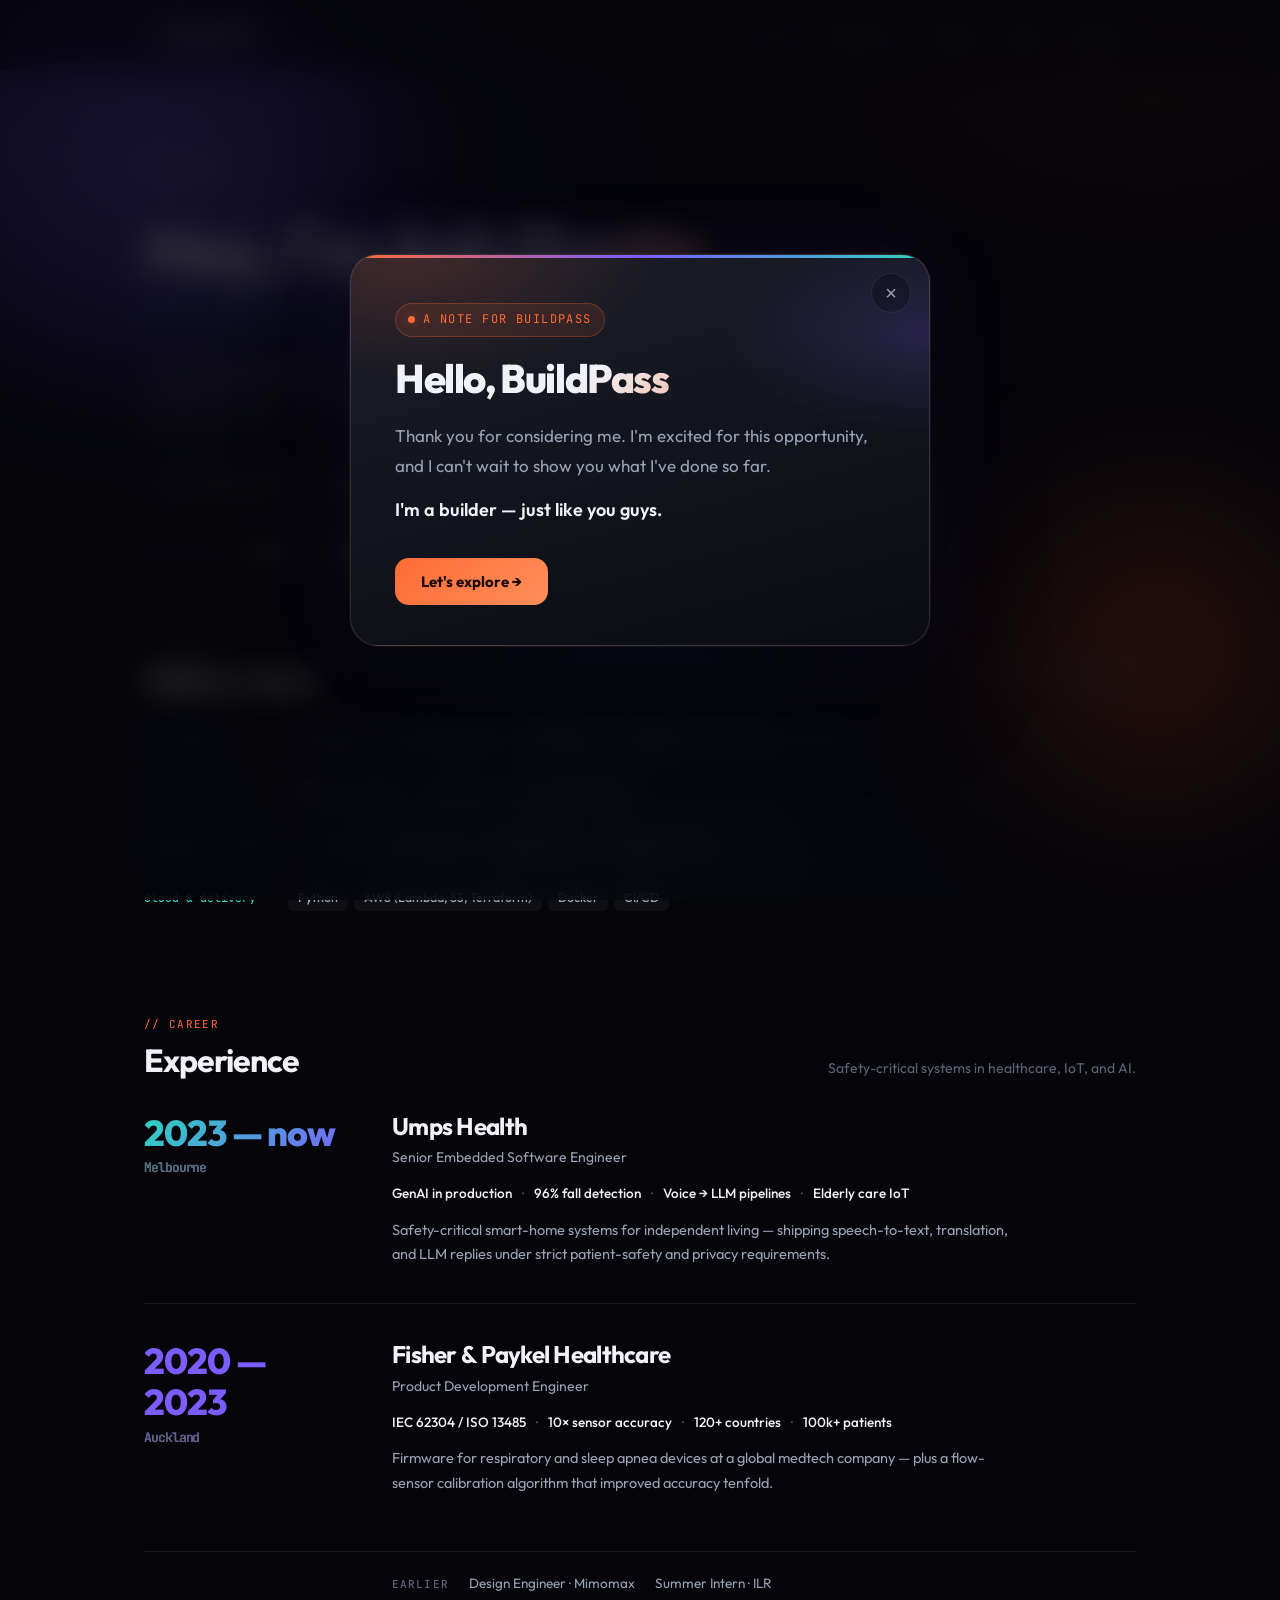
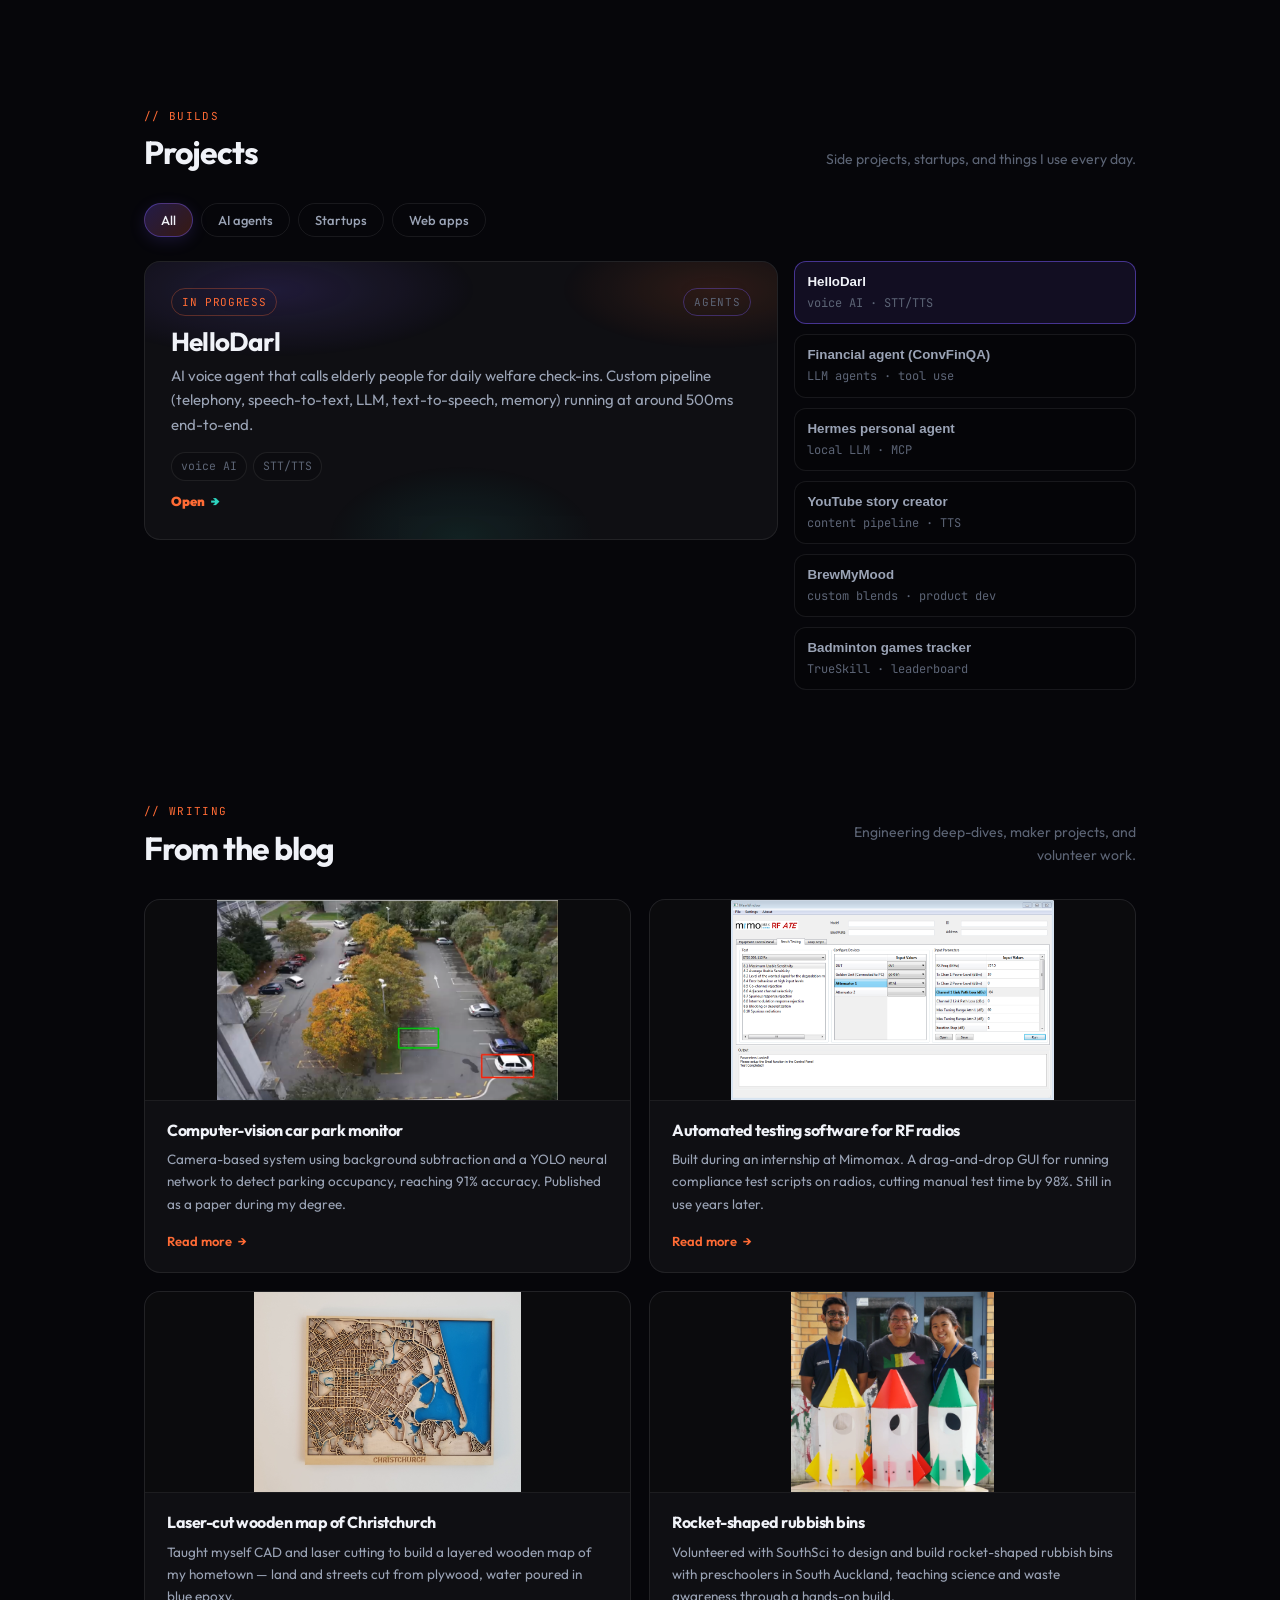
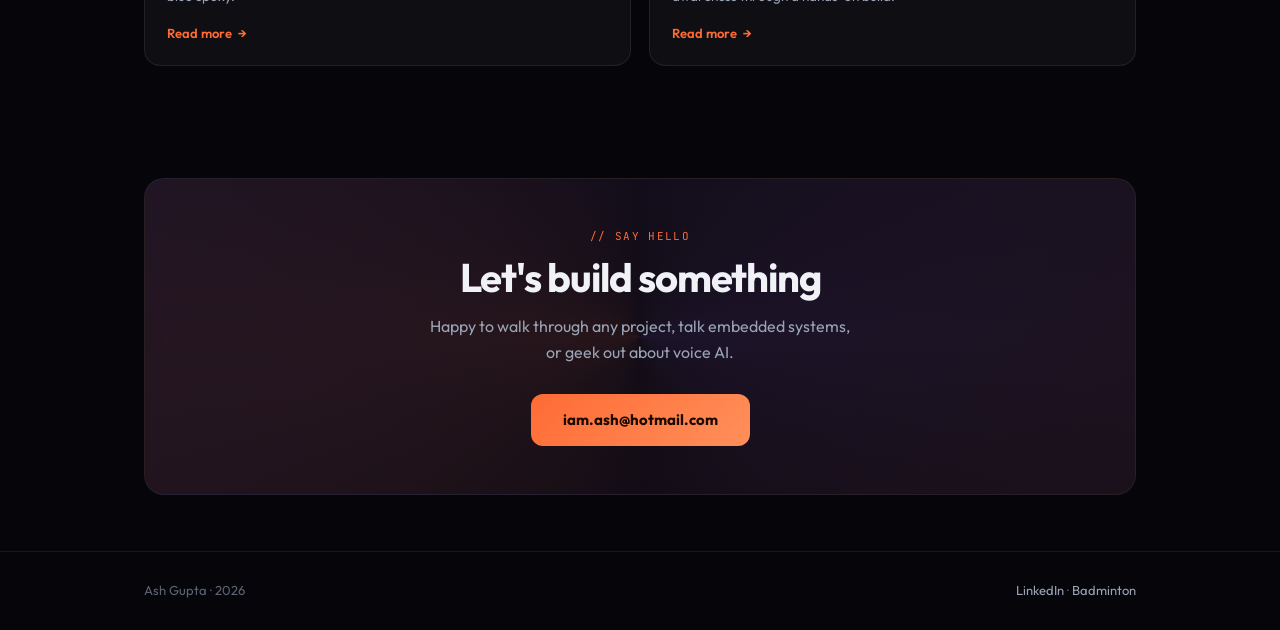
==== commit e1867122: "Add build pass notification" ====
--- a/index.html
+++ b/index.html
@@ -875,6 +875,152 @@
   .contact-card a.email:hover {
     transform: translateY(-3px) scale(1.03);
     box-shadow: 0 12px 40px var(--glow);
+  }
+
+  /* ── BuildPass welcome popup ── */
+  .bp-popup {
+    position: fixed;
+    inset: 0;
+    z-index: 300;
+    display: flex;
+    align-items: center;
+    justify-content: center;
+    padding: 28px;
+    background: rgba(4, 5, 10, 0.78);
+    backdrop-filter: blur(16px) saturate(1.2);
+    -webkit-backdrop-filter: blur(16px) saturate(1.2);
+    opacity: 0;
+    pointer-events: none;
+    transition: opacity 0.4s var(--ease);
+  }
+  .bp-popup.open {
+    opacity: 1;
+    pointer-events: auto;
+  }
+  .bp-popup-card {
+    width: min(580px, 100%);
+    padding: 48px 44px 40px;
+    border-radius: 28px;
+    border: 1px solid rgba(255,255,255,0.12);
+    background:
+      radial-gradient(ellipse 80% 60% at 10% 0%, rgba(255,107,53,0.16), transparent 55%),
+      radial-gradient(ellipse 70% 50% at 100% 20%, rgba(124,92,255,0.18), transparent 50%),
+      linear-gradient(165deg, rgba(28, 30, 42, 0.98), rgba(10, 12, 18, 0.99));
+    box-shadow:
+      0 0 0 1px rgba(255,107,53,0.08),
+      0 32px 100px rgba(0,0,0,0.55),
+      0 0 80px rgba(124,92,255,0.12);
+    transform: translateY(24px) scale(0.96);
+    transition: transform 0.45s var(--ease);
+    position: relative;
+    overflow: hidden;
+  }
+  .bp-popup-card::before {
+    content: '';
+    position: absolute;
+    top: 0; left: 0; right: 0;
+    height: 3px;
+    background: linear-gradient(90deg, var(--accent), var(--accent-2), var(--accent-3));
+  }
+  .bp-popup.open .bp-popup-card {
+    transform: translateY(0) scale(1);
+  }
+  .bp-popup-kicker {
+    display: inline-flex;
+    align-items: center;
+    gap: 8px;
+    font-family: 'JetBrains Mono', monospace;
+    font-size: 12px;
+    text-transform: uppercase;
+    letter-spacing: 0.12em;
+    color: var(--accent);
+    margin-bottom: 18px;
+    padding: 6px 12px;
+    border-radius: 999px;
+    border: 1px solid rgba(255,107,53,0.28);
+    background: rgba(255,107,53,0.1);
+  }
+  .bp-popup-kicker::before {
+    content: '';
+    width: 7px;
+    height: 7px;
+    border-radius: 50%;
+    background: var(--accent);
+    box-shadow: 0 0 10px var(--glow);
+  }
+  .bp-popup-card h2 {
+    font-size: clamp(30px, 5vw, 40px);
+    font-weight: 800;
+    margin-bottom: 20px;
+    letter-spacing: -0.035em;
+    line-height: 1.15;
+    background: linear-gradient(135deg, var(--text) 40%, var(--accent) 100%);
+    -webkit-background-clip: text;
+    -webkit-text-fill-color: transparent;
+    background-clip: text;
+  }
+  .bp-popup-card p {
+    color: var(--text-dim);
+    font-size: 17px;
+    line-height: 1.75;
+    margin-bottom: 14px;
+    max-width: 48ch;
+  }
+  .bp-popup-card p.bp-popup-emphasis {
+    color: var(--text);
+    font-size: 18px;
+    font-weight: 600;
+    margin-bottom: 32px;
+  }
+  .bp-popup-actions {
+    display: flex;
+    gap: 12px;
+    flex-wrap: wrap;
+  }
+  .bp-popup-btn {
+    display: inline-flex;
+    align-items: center;
+    justify-content: center;
+    gap: 8px;
+    padding: 14px 26px;
+    border-radius: 14px;
+    border: none;
+    background: linear-gradient(135deg, var(--accent), #ff8f5a);
+    color: #1a0a00;
+    font-family: 'Outfit', sans-serif;
+    font-size: 15px;
+    font-weight: 700;
+    cursor: pointer;
+    transition: transform 0.25s var(--ease), box-shadow 0.25s;
+  }
+  .bp-popup-btn:hover {
+    transform: translateY(-3px) scale(1.02);
+    box-shadow: 0 14px 36px var(--glow);
+  }
+  .bp-popup-close {
+    position: absolute;
+    top: 18px;
+    right: 18px;
+    width: 40px;
+    height: 40px;
+    border-radius: 50%;
+    border: 1px solid var(--line);
+    background: rgba(0,0,0,0.25);
+    color: var(--text-dim);
+    font-size: 20px;
+    cursor: pointer;
+    line-height: 1;
+    transition: color 0.2s, border-color 0.2s, background 0.2s;
+  }
+  .bp-popup-close:hover {
+    color: var(--text);
+    border-color: var(--line-strong);
+    background: rgba(255,255,255,0.06);
+  }
+  @media (max-width: 560px) {
+    .bp-popup-card { padding: 36px 24px 28px; }
+    .bp-popup-card p { font-size: 15.5px; }
+    .bp-popup-card p.bp-popup-emphasis { font-size: 16.5px; }
   }
 
   /* ── footer ── */
@@ -1179,6 +1325,19 @@
   </section>
 
 </main>
+
+<div class="bp-popup" id="bpPopup" role="dialog" aria-modal="true" aria-labelledby="bpPopupTitle" aria-hidden="true">
+  <div class="bp-popup-card">
+    <button class="bp-popup-close" id="bpPopupClose" type="button" aria-label="Close">×</button>
+    <div class="bp-popup-kicker">A note for BuildPass</div>
+    <h2 id="bpPopupTitle">Hello, BuildPass</h2>
+    <p>Thank you for considering me. I'm excited for this opportunity, and I can't wait to show you what I've done so far.</p>
+    <p class="bp-popup-emphasis">I'm a builder — just like you guys.</p>
+    <div class="bp-popup-actions">
+      <button class="bp-popup-btn" id="bpPopupDismiss" type="button">Let's explore →</button>
+    </div>
+  </div>
+</div>
 
 <footer>
   <div class="wrap">
@@ -1448,6 +1607,28 @@
   filterButtons.forEach(b => b.classList.toggle('active', b.dataset.filter === activeCategory));
   renderProjects();
 
+  /* ── BuildPass welcome popup ── */
+  const bpPopup = document.getElementById('bpPopup');
+  function closeBpPopup() {
+    bpPopup.classList.remove('open');
+    bpPopup.setAttribute('aria-hidden', 'true');
+    document.body.style.overflow = '';
+  }
+  function openBpPopup() {
+    bpPopup.classList.add('open');
+    bpPopup.setAttribute('aria-hidden', 'false');
+    document.body.style.overflow = 'hidden';
+  }
+  document.getElementById('bpPopupClose').addEventListener('click', closeBpPopup);
+  document.getElementById('bpPopupDismiss').addEventListener('click', closeBpPopup);
+  bpPopup.addEventListener('click', (e) => {
+    if (e.target === bpPopup) closeBpPopup();
+  });
+  document.addEventListener('keydown', (e) => {
+    if (e.key === 'Escape' && bpPopup.classList.contains('open')) closeBpPopup();
+  });
+  setTimeout(openBpPopup, 500);
+
   /* ── smooth anchor offset for sticky header ── */
   document.querySelectorAll('a[href^="#"]').forEach(a => {
     a.addEventListener('click', e => {
